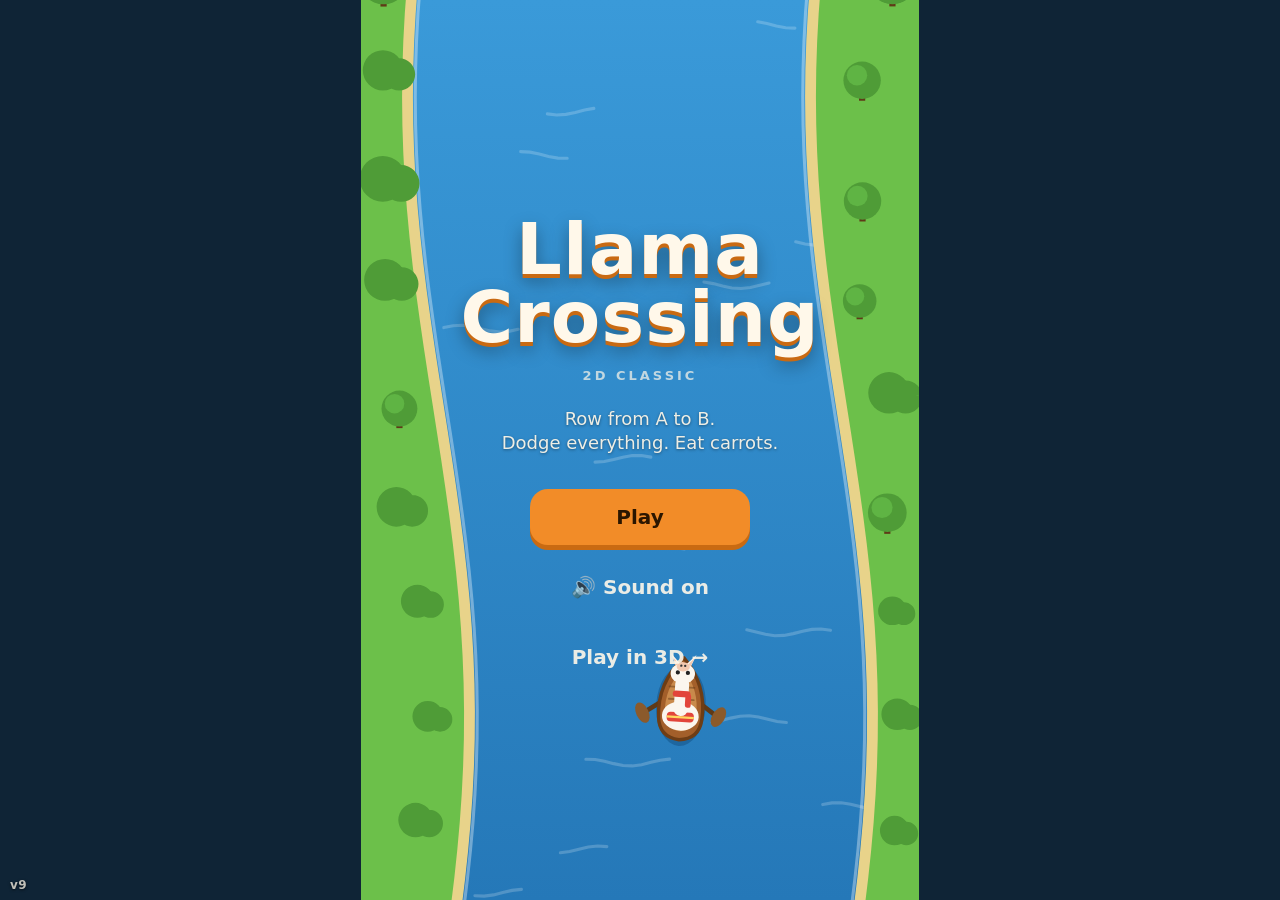
==== 2d/index.html @ a9fbee61 "Add a 3D build: Three.js chase cam, 2D classic moves to /2d/ The simulation was already renderer-ind" ====
<!DOCTYPE html>
<html lang="en">
<head>
<meta charset="utf-8">
<meta name="viewport" content="width=device-width, initial-scale=1, maximum-scale=1, user-scalable=no, viewport-fit=cover">
<meta name="apple-mobile-web-app-capable" content="yes">
<meta name="mobile-web-app-capable" content="yes">
<meta name="apple-mobile-web-app-status-bar-style" content="black-translucent">
<meta name="theme-color" content="#2a7fc0">
<title>Llama Crossing (2D)</title>
<link rel="icon" href="../icon.svg" type="image/svg+xml">
<link rel="apple-touch-icon" href="../icon.svg">
<link rel="stylesheet" href="../style.css">
</head>
<body>
<canvas id="game"></canvas>

<!-- In-game HUD -->
<div id="hud" class="layer hidden">
  <div id="hearts" class="hud-item" aria-label="Hearts"></div>
  <div class="hud-right">
    <div id="carrots" class="hud-item">🥕 0</div>
    <button id="btn-pause" class="icon-btn" aria-label="Pause">❚❚</button>
  </div>
</div>

<!-- Screens -->
<div id="screen-title" class="layer screen active">
  <h1>Llama<br>Crossing</h1>
  <p class="mode-tag">2D classic</p>
  <p class="tag">Row from A to B.<br>Dodge everything. Eat carrots.</p>
  <button id="btn-play" class="btn primary">Play</button>
  <button id="btn-mute" class="btn ghost">🔊 Sound on</button>
  <a class="btn ghost" href="../">Play in 3D →</a>
</div>

<div id="screen-levels" class="layer screen">
  <h2>Choose a crossing</h2>
  <div id="level-grid"></div>
  <button id="btn-levels-back" class="btn ghost">Back</button>
</div>

<div id="screen-paused" class="layer screen dim">
  <h2>Paused</h2>
  <button id="btn-resume" class="btn primary">Resume</button>
  <button id="btn-restart" class="btn">Restart</button>
  <button id="btn-quit" class="btn ghost">Level select</button>
</div>

<div id="screen-complete" class="layer screen dim">
  <h2>Made it!</h2>
  <div id="complete-stars" class="stars"></div>
  <p id="complete-info"></p>
  <button id="btn-next" class="btn primary">Next crossing</button>
  <button id="btn-complete-replay" class="btn">Replay</button>
  <button id="btn-complete-levels" class="btn ghost">Level select</button>
</div>

<div id="screen-gameover" class="layer screen dim">
  <h2>Capsized!</h2>
  <p id="gameover-info"></p>
  <button id="btn-retry" class="btn primary">Try again</button>
  <button id="btn-gameover-levels" class="btn ghost">Level select</button>
</div>

<div id="version"></div>
<div id="toast" class="hidden"></div>

<script type="module" src="../js/main2d.js"></script>
</body>
</html>
---- style.css ----
:root {
  --water: #2a7fc0;
  --ink: #17324a;
  --cream: #fff8ea;
  --orange: #f28c28;
  --orange-dark: #c96a12;
  --green: #6cc04a;
  --safe-top: env(safe-area-inset-top, 0px);
  --safe-bottom: env(safe-area-inset-bottom, 0px);
  --safe-left: env(safe-area-inset-left, 0px);
  --safe-right: env(safe-area-inset-right, 0px);
}

* { box-sizing: border-box; }

html, body {
  margin: 0;
  padding: 0;
  width: 100%;
  height: 100%;
  height: 100dvh;
  overflow: hidden;
  background: #0f2436;
  font-family: "Trebuchet MS", "Avenir Next", "Segoe UI", system-ui, sans-serif;
  color: var(--cream);
  -webkit-tap-highlight-color: transparent;
  -webkit-user-select: none;
  user-select: none;
  -webkit-touch-callout: none;
  overscroll-behavior: none;
  touch-action: none;
}

#game {
  position: fixed;
  inset: 0;
  display: block;
  touch-action: none;
}

.layer {
  position: fixed;
  inset: 0;
  pointer-events: none;
}
.hidden { display: none !important; }

/* HUD */
#hud {
  display: flex;
  justify-content: space-between;
  align-items: flex-start;
  padding: calc(10px + var(--safe-top)) calc(12px + var(--safe-right)) 0 calc(12px + var(--safe-left));
  height: 0;
}
.hud-right { display: flex; align-items: center; gap: 8px; }
.hud-item {
  pointer-events: none;
  background: rgba(10, 30, 50, 0.55);
  border-radius: 999px;
  padding: 8px 12px;
  font-size: 18px;
  font-weight: 700;
  letter-spacing: 1px;
  text-shadow: 0 1px 2px rgba(0,0,0,.4);
  min-width: 48px;
  text-align: center;
}
#hearts { color: #ff5c6c; }
.icon-btn {
  pointer-events: auto;
  width: 48px; height: 48px;
  border-radius: 50%;
  border: 0;
  background: rgba(10, 30, 50, 0.55);
  color: var(--cream);
  font-size: 16px;
  font-weight: 900;
  cursor: pointer;
}
.icon-btn:active { transform: scale(.94); }

/* Screens */
.screen {
  display: none;
  flex-direction: column;
  align-items: center;
  justify-content: center;
  gap: 14px;
  padding: calc(24px + var(--safe-top)) 24px calc(24px + var(--safe-bottom));
  text-align: center;
  pointer-events: auto;
}
.screen.active { display: flex; }
.screen.dim { background: rgba(8, 24, 40, 0.62); backdrop-filter: blur(3px); -webkit-backdrop-filter: blur(3px); }

h1 {
  margin: 0 0 6px;
  font-size: clamp(48px, 15vw, 72px);
  line-height: .95;
  letter-spacing: 1px;
  color: var(--cream);
  text-shadow: 0 4px 0 var(--orange-dark), 0 8px 18px rgba(0,0,0,.35);
}
h2 {
  margin: 0 0 8px;
  font-size: 34px;
  text-shadow: 0 3px 0 rgba(0,0,0,.35);
}
.tag {
  margin: 0 0 20px;
  font-size: 18px;
  line-height: 1.35;
  color: rgba(255, 248, 234, .92);
  text-shadow: 0 1px 3px rgba(0,0,0,.4);
}
p { margin: 0; font-size: 17px; }

.btn {
  pointer-events: auto;
  min-width: 220px;
  min-height: 56px;
  padding: 14px 28px;
  border: 0;
  border-radius: 18px;
  font: inherit;
  font-size: 20px;
  font-weight: 800;
  color: var(--cream);
  background: rgba(255,255,255,.14);
  box-shadow: 0 4px 0 rgba(0,0,0,.25);
  cursor: pointer;
  transition: transform .08s;
}
.btn:active { transform: translateY(3px); box-shadow: 0 1px 0 rgba(0,0,0,.25); }
.btn.primary { background: var(--orange); box-shadow: 0 5px 0 var(--orange-dark); color: #2b1600; }
.btn.primary:active { box-shadow: 0 1px 0 var(--orange-dark); }
.btn.ghost { background: transparent; box-shadow: none; font-weight: 600; opacity: .9; }

/* Level grid */
#level-grid {
  display: grid;
  grid-template-columns: repeat(2, minmax(140px, 1fr));
  gap: 12px;
  width: min(100%, 360px);
  margin-bottom: 8px;
}
.level-card {
  pointer-events: auto;
  min-height: 92px;
  border: 0;
  border-radius: 18px;
  padding: 12px;
  background: rgba(255,255,255,.14);
  color: var(--cream);
  font: inherit;
  display: flex;
  flex-direction: column;
  align-items: center;
  justify-content: center;
  gap: 4px;
  box-shadow: 0 4px 0 rgba(0,0,0,.25);
  cursor: pointer;
}
.level-card:active { transform: translateY(3px); box-shadow: none; }
.level-card .num { font-size: 26px; font-weight: 900; }
.level-card .name { font-size: 14px; opacity: .9; }
.level-card .stars { font-size: 15px; letter-spacing: 2px; color: #ffd75e; }
.level-card.locked { opacity: .45; cursor: default; }

.stars { font-size: 44px; letter-spacing: 6px; color: #ffd75e; text-shadow: 0 3px 0 rgba(0,0,0,.35); }
.stars .off { color: rgba(255,255,255,.25); text-shadow: none; }

#version {
  position: fixed;
  left: calc(10px + var(--safe-left));
  bottom: calc(8px + var(--safe-bottom));
  font-size: 12px;
  font-weight: 700;
  letter-spacing: .5px;
  color: rgba(255, 248, 234, .75);
  text-shadow: 0 1px 3px rgba(0, 0, 0, .6);
  pointer-events: none;
}

#toast {
  position: fixed;
  left: 50%;
  bottom: calc(14% + var(--safe-bottom));
  transform: translateX(-50%);
  background: rgba(10, 30, 50, 0.7);
  padding: 10px 18px;
  border-radius: 999px;
  font-size: 17px;
  font-weight: 700;
  pointer-events: none;
  white-space: nowrap;
  animation: toast-in .3s ease-out;
}
@keyframes toast-in { from { opacity: 0; transform: translate(-50%, 10px); } to { opacity: 1; transform: translate(-50%, 0); } }

/* ---- shared extras: mode tag, cross-links, 3D overlays ---- */
.mode-tag {
  margin: -4px 0 10px;
  font-size: 13px;
  font-weight: 700;
  letter-spacing: 3px;
  text-transform: uppercase;
  opacity: .7;
}
a.btn { text-decoration: none; display: flex; align-items: center; justify-content: center; }

/* Hit flash / whirlpool pull tint (the 3D build has no canvas HUD layer) */
#fx {
  position: fixed;
  inset: 0;
  pointer-events: none;
  opacity: 0;
  background: radial-gradient(ellipse at center, rgba(0,0,0,0) 35%, var(--fx-color, rgba(220,30,30,.85)) 100%);
}

/* A → B progress rail */
#progress {
  position: fixed;
  right: calc(8px + var(--safe-right));
  top: 76px;
  bottom: calc(26px + var(--safe-bottom));
  width: 26px;
  display: flex;
  flex-direction: column;
  align-items: center;
  gap: 4px;
  pointer-events: none;
  font-size: 10px;
  font-weight: 900;
  text-shadow: 0 1px 2px rgba(0,0,0,.5);
}
#progress-track {
  position: relative;
  flex: 1;
  width: 8px;
  border-radius: 999px;
  background: rgba(10, 30, 50, 0.45);
  overflow: visible;
}
#progress-fill {
  position: absolute;
  left: 2px; right: 2px; bottom: 0;
  height: 0%;
  border-radius: 999px;
  background: #ffd75e;
}
#progress-dot {
  position: absolute;
  left: 50%;
  bottom: 0%;
  width: 10px; height: 10px;
  margin-left: -5px; margin-bottom: -5px;
  border-radius: 50%;
  background: var(--cream);
  border: 1.5px solid #6e3d15;
}
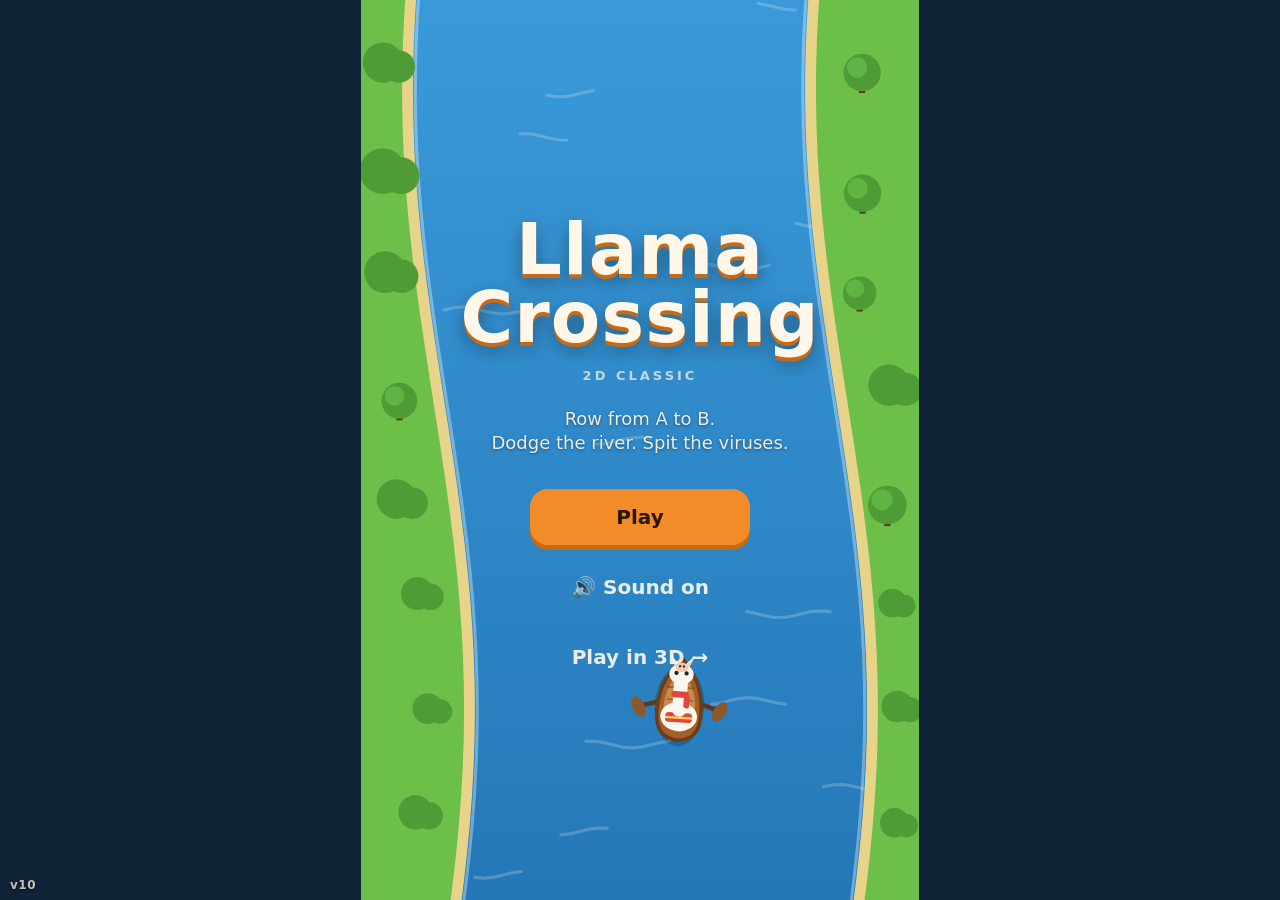
==== commit ce6eb58a: "Swap carrots for viruses the llama can spit at Viruses replace the carrot pickups: they wobble in th" ====
--- a/2d/index.html
+++ b/2d/index.html
@@ -19,7 +19,7 @@
 <div id="hud" class="layer hidden">
   <div id="hearts" class="hud-item" aria-label="Hearts"></div>
   <div class="hud-right">
-    <div id="carrots" class="hud-item">🥕 0</div>
+    <div id="zapped" class="hud-item">🦠 0</div>
     <button id="btn-pause" class="icon-btn" aria-label="Pause">❚❚</button>
   </div>
 </div>
@@ -28,7 +28,7 @@
 <div id="screen-title" class="layer screen active">
   <h1>Llama<br>Crossing</h1>
   <p class="mode-tag">2D classic</p>
-  <p class="tag">Row from A to B.<br>Dodge everything. Eat carrots.</p>
+  <p class="tag">Row from A to B.<br>Dodge the river. Spit the viruses.</p>
   <button id="btn-play" class="btn primary">Play</button>
   <button id="btn-mute" class="btn ghost">🔊 Sound on</button>
   <a class="btn ghost" href="../">Play in 3D →</a>
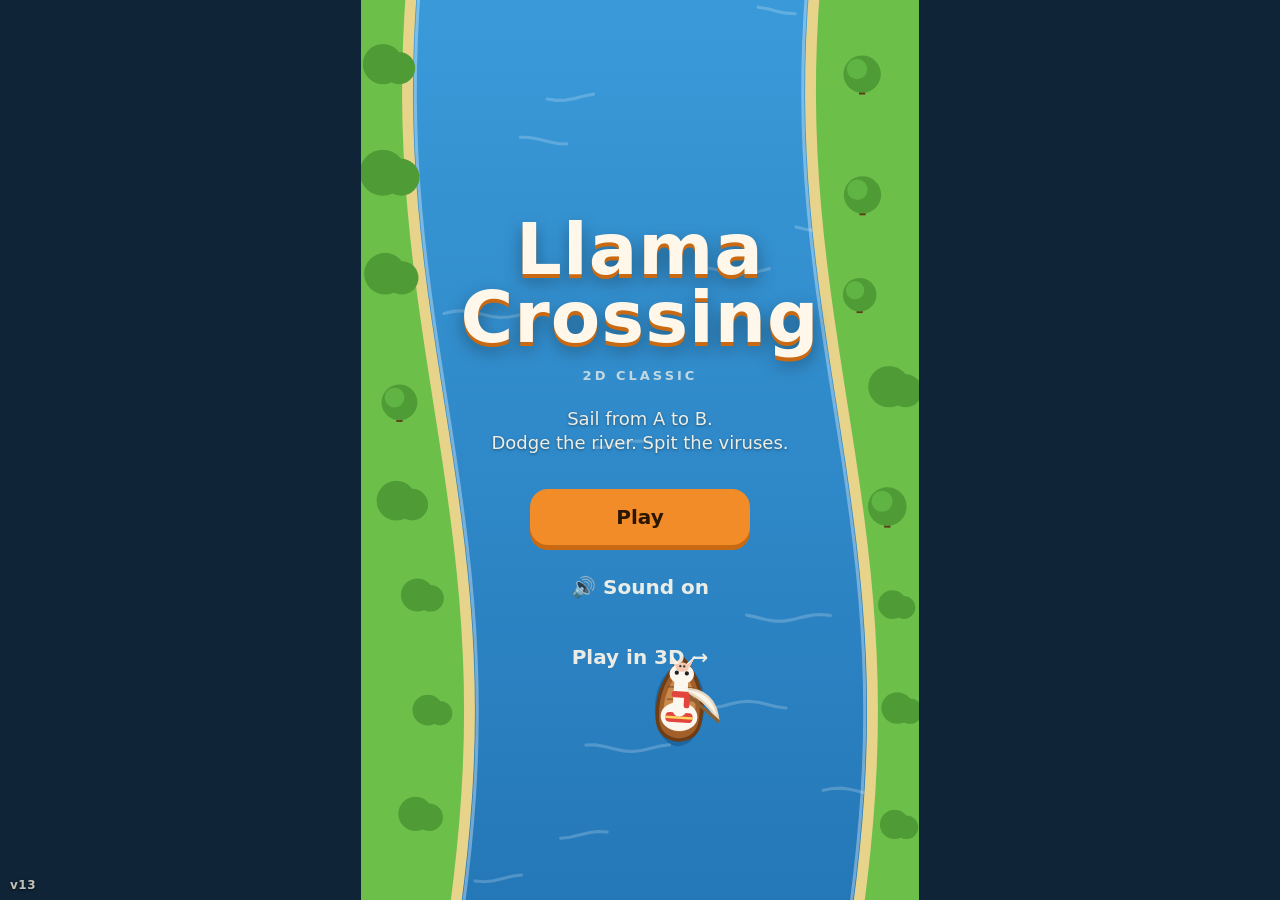
==== commit d65ea53d: "Make it a sailboat Oars become a rig in both builds: mast forward, boom sheeted out, bellied sail th" ====
--- a/2d/index.html
+++ b/2d/index.html
@@ -28,7 +28,7 @@
 <div id="screen-title" class="layer screen active">
   <h1>Llama<br>Crossing</h1>
   <p class="mode-tag">2D classic</p>
-  <p class="tag">Row from A to B.<br>Dodge the river. Spit the viruses.</p>
+  <p class="tag">Sail from A to B.<br>Dodge the river. Spit the viruses.</p>
   <button id="btn-play" class="btn primary">Play</button>
   <button id="btn-mute" class="btn ghost">🔊 Sound on</button>
   <a class="btn ghost" href="../">Play in 3D →</a>
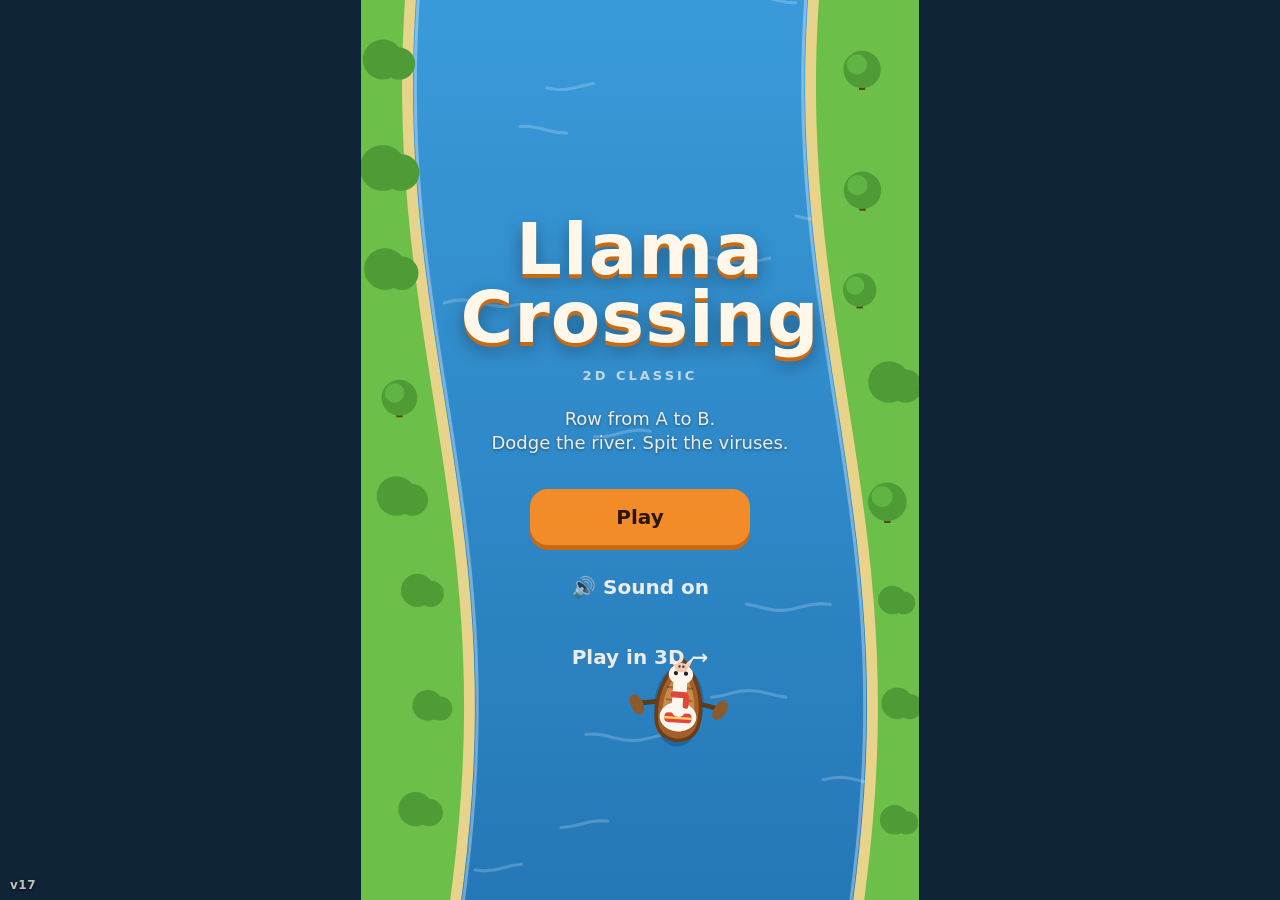
==== commit ea782f0d: "Swap the sailboat for the rowboat model Uses the supplied CC BY 4.0 rowboat (Muyaya Concept): 928 tr" ====
--- a/2d/index.html
+++ b/2d/index.html
@@ -28,7 +28,7 @@
 <div id="screen-title" class="layer screen active">
   <h1>Llama<br>Crossing</h1>
   <p class="mode-tag">2D classic</p>
-  <p class="tag">Sail from A to B.<br>Dodge the river. Spit the viruses.</p>
+  <p class="tag">Row from A to B.<br>Dodge the river. Spit the viruses.</p>
   <button id="btn-play" class="btn primary">Play</button>
   <button id="btn-mute" class="btn ghost">🔊 Sound on</button>
   <a class="btn ghost" href="../">Play in 3D →</a>
--- a/style.css
+++ b/style.css
@@ -260,3 +260,11 @@
   background: var(--cream);
   border: 1.5px solid #6e3d15;
 }
+
+/* Model attribution (CC BY requires it to be visible) */
+.credit {
+  margin-top: 2px;
+  font-size: 12px;
+  opacity: .72;
+}
+.credit a { color: inherit; pointer-events: auto; }
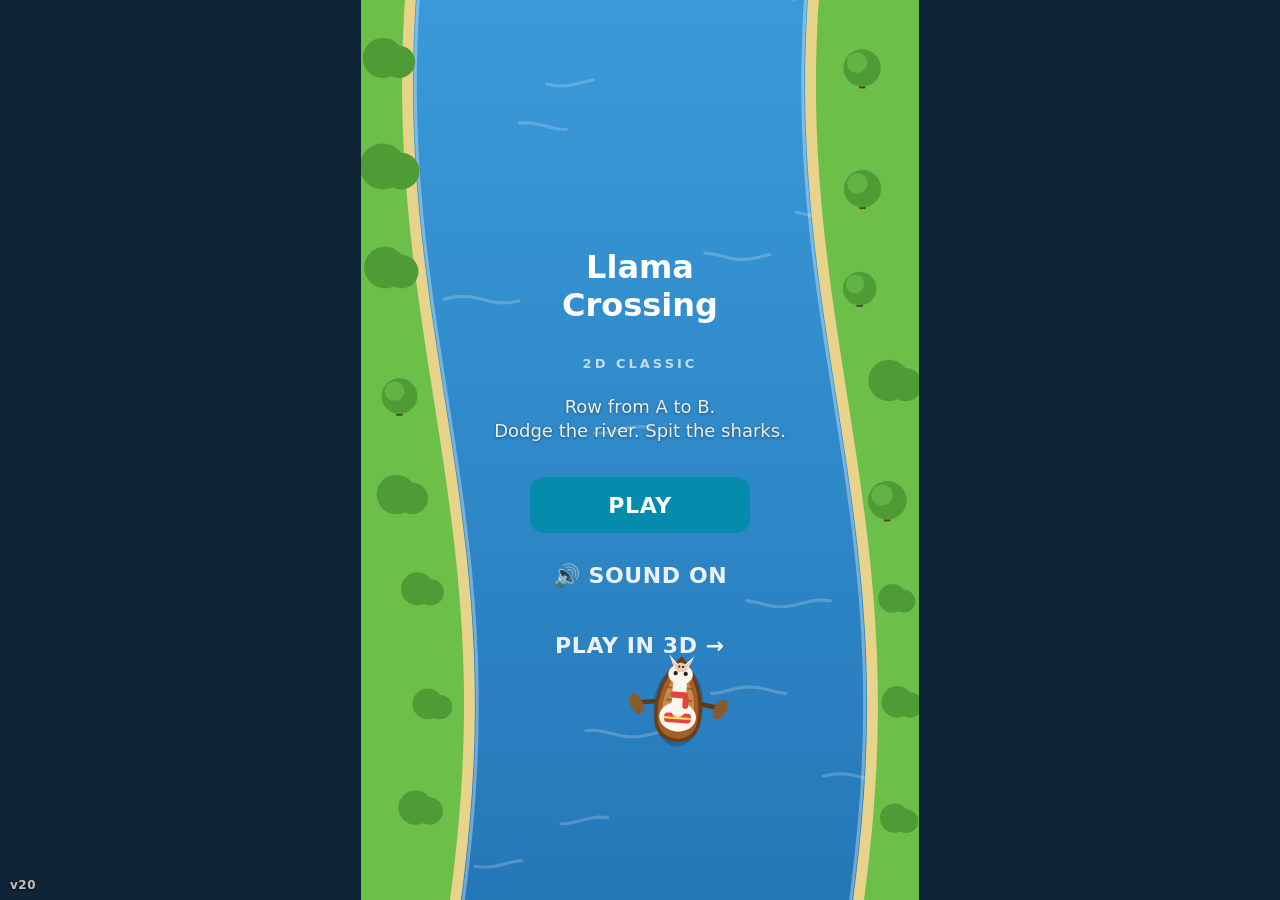
==== commit 4cd23092: "Brand as Explorer Quest and put the course out to sea Palette, wordmark and font come from the Argon" ====
--- a/2d/index.html
+++ b/2d/index.html
@@ -19,7 +19,7 @@
 <div id="hud" class="layer hidden">
   <div id="hearts" class="hud-item" aria-label="Hearts"></div>
   <div class="hud-right">
-    <div id="zapped" class="hud-item">🦠 0</div>
+    <div id="zapped" class="hud-item">🦈 0</div>
     <button id="btn-pause" class="icon-btn" aria-label="Pause">❚❚</button>
   </div>
 </div>
@@ -28,7 +28,7 @@
 <div id="screen-title" class="layer screen active">
   <h1>Llama<br>Crossing</h1>
   <p class="mode-tag">2D classic</p>
-  <p class="tag">Row from A to B.<br>Dodge the river. Spit the viruses.</p>
+  <p class="tag">Row from A to B.<br>Dodge the river. Spit the sharks.</p>
   <button id="btn-play" class="btn primary">Play</button>
   <button id="btn-mute" class="btn ghost">🔊 Sound on</button>
   <a class="btn ghost" href="../">Play in 3D →</a>
--- a/style.css
+++ b/style.css
@@ -1,10 +1,25 @@
+/*
+ * Argonaut United palette, taken from the app's own tokens (src/style.css in
+ * PresetLive_Argonauts2026). The app sets din-condensed from an Adobe Fonts
+ * kit, which is licensed to its own domains -- see the note in the README --
+ * so this uses Barlow Condensed, the fallback the app itself declares.
+ */
 :root {
-  --water: #2a7fc0;
-  --ink: #17324a;
-  --cream: #fff8ea;
-  --orange: #f28c28;
-  --orange-dark: #c96a12;
-  --green: #6cc04a;
+  --navy: #021a3b;
+  --surface: #0e2549;
+  --page: #153756;
+  --tab-bar: #153d68;
+  --azure: #1884c6;
+  --deep-cyan: #058cac;
+  --cyan: #22bae7;
+  --gold: #c8980a;
+  --magenta: #ac2caf;
+  --white: #ffffff;
+
+  --ink: var(--navy);
+  --cream: var(--white);
+  --orange: var(--deep-cyan);
+  --orange-dark: #04697f;
   --safe-top: env(safe-area-inset-top, 0px);
   --safe-bottom: env(safe-area-inset-bottom, 0px);
   --safe-left: env(safe-area-inset-left, 0px);
@@ -20,8 +35,8 @@
   height: 100%;
   height: 100dvh;
   overflow: hidden;
-  background: #0f2436;
-  font-family: "Trebuchet MS", "Avenir Next", "Segoe UI", system-ui, sans-serif;
+  background: var(--navy);
+  font-family: "Barlow Condensed", "din-condensed", "DIN Condensed", "Arial Narrow", system-ui, sans-serif;
   color: var(--cream);
   -webkit-tap-highlight-color: transparent;
   -webkit-user-select: none;
@@ -56,7 +71,7 @@
 .hud-right { display: flex; align-items: center; gap: 8px; }
 .hud-item {
   pointer-events: none;
-  background: rgba(10, 30, 50, 0.55);
+  background: rgba(2, 26, 59, 0.66);
   border-radius: 999px;
   padding: 8px 12px;
   font-size: 18px;
@@ -72,7 +87,7 @@
   width: 48px; height: 48px;
   border-radius: 50%;
   border: 0;
-  background: rgba(10, 30, 50, 0.55);
+  background: rgba(2, 26, 59, 0.66);
   color: var(--cream);
   font-size: 16px;
   font-weight: 900;
@@ -92,20 +107,32 @@
   pointer-events: auto;
 }
 .screen.active { display: flex; }
-.screen.dim { background: rgba(8, 24, 40, 0.62); backdrop-filter: blur(3px); -webkit-backdrop-filter: blur(3px); }
-
-h1 {
-  margin: 0 0 6px;
-  font-size: clamp(48px, 15vw, 72px);
-  line-height: .95;
-  letter-spacing: 1px;
-  color: var(--cream);
-  text-shadow: 0 4px 0 var(--orange-dark), 0 8px 18px rgba(0,0,0,.35);
-}
+.screen.dim { background: rgba(2, 26, 59, 0.72); backdrop-filter: blur(3px); -webkit-backdrop-filter: blur(3px); }
+
+/* Explorer Quest wordmark: uppercase condensed over a star, as in the app. */
+#brand {
+  display: flex;
+  flex-direction: column;
+  align-items: center;
+  gap: 6px;
+  margin-bottom: 10px;
+}
+#brand .wordmark {
+  font-size: clamp(44px, 13vw, 68px);
+  font-weight: 600;
+  line-height: .9;
+  letter-spacing: .5px;
+  text-transform: uppercase;
+  color: var(--white);
+  white-space: nowrap;
+}
+#brand .star { width: .5em; height: .5em; fill: var(--white); }
 h2 {
   margin: 0 0 8px;
-  font-size: 34px;
-  text-shadow: 0 3px 0 rgba(0,0,0,.35);
+  font-size: 36px;
+  font-weight: 600;
+  text-transform: uppercase;
+  letter-spacing: .5px;
 }
 .tag {
   margin: 0 0 20px;
@@ -122,19 +149,20 @@
   min-height: 56px;
   padding: 14px 28px;
   border: 0;
-  border-radius: 18px;
+  border-radius: 14px;
   font: inherit;
-  font-size: 20px;
-  font-weight: 800;
-  color: var(--cream);
-  background: rgba(255,255,255,.14);
-  box-shadow: 0 4px 0 rgba(0,0,0,.25);
+  font-size: 22px;
+  font-weight: 600;
+  text-transform: uppercase;
+  letter-spacing: .6px;
+  color: var(--white);
+  background: var(--tab-bar);
   cursor: pointer;
-  transition: transform .08s;
-}
-.btn:active { transform: translateY(3px); box-shadow: 0 1px 0 rgba(0,0,0,.25); }
-.btn.primary { background: var(--orange); box-shadow: 0 5px 0 var(--orange-dark); color: #2b1600; }
-.btn.primary:active { box-shadow: 0 1px 0 var(--orange-dark); }
+  transition: transform .08s, background .12s;
+}
+.btn:active { transform: translateY(2px); }
+.btn.primary { background: var(--deep-cyan); color: var(--white); }
+.btn.primary:active { background: var(--orange-dark); }
 .btn.ghost { background: transparent; box-shadow: none; font-weight: 600; opacity: .9; }
 
 /* Level grid */
@@ -149,9 +177,9 @@
   pointer-events: auto;
   min-height: 92px;
   border: 0;
-  border-radius: 18px;
+  border-radius: 14px;
   padding: 12px;
-  background: rgba(255,255,255,.14);
+  background: var(--surface);
   color: var(--cream);
   font: inherit;
   display: flex;
@@ -165,10 +193,10 @@
 .level-card:active { transform: translateY(3px); box-shadow: none; }
 .level-card .num { font-size: 26px; font-weight: 900; }
 .level-card .name { font-size: 14px; opacity: .9; }
-.level-card .stars { font-size: 15px; letter-spacing: 2px; color: #ffd75e; }
+.level-card .stars { font-size: 15px; letter-spacing: 2px; color: var(--gold); }
 .level-card.locked { opacity: .45; cursor: default; }
 
-.stars { font-size: 44px; letter-spacing: 6px; color: #ffd75e; text-shadow: 0 3px 0 rgba(0,0,0,.35); }
+.stars { font-size: 44px; letter-spacing: 6px; color: var(--gold); }
 .stars .off { color: rgba(255,255,255,.25); text-shadow: none; }
 
 #version {
@@ -188,7 +216,7 @@
   left: 50%;
   bottom: calc(14% + var(--safe-bottom));
   transform: translateX(-50%);
-  background: rgba(10, 30, 50, 0.7);
+  background: rgba(2, 26, 59, 0.8);
   padding: 10px 18px;
   border-radius: 999px;
   font-size: 17px;
@@ -240,7 +268,7 @@
   flex: 1;
   width: 8px;
   border-radius: 999px;
-  background: rgba(10, 30, 50, 0.45);
+  background: rgba(2, 26, 59, 0.55);
   overflow: visible;
 }
 #progress-fill {
@@ -248,7 +276,7 @@
   left: 2px; right: 2px; bottom: 0;
   height: 0%;
   border-radius: 999px;
-  background: #ffd75e;
+  background: var(--cyan);
 }
 #progress-dot {
   position: absolute;
